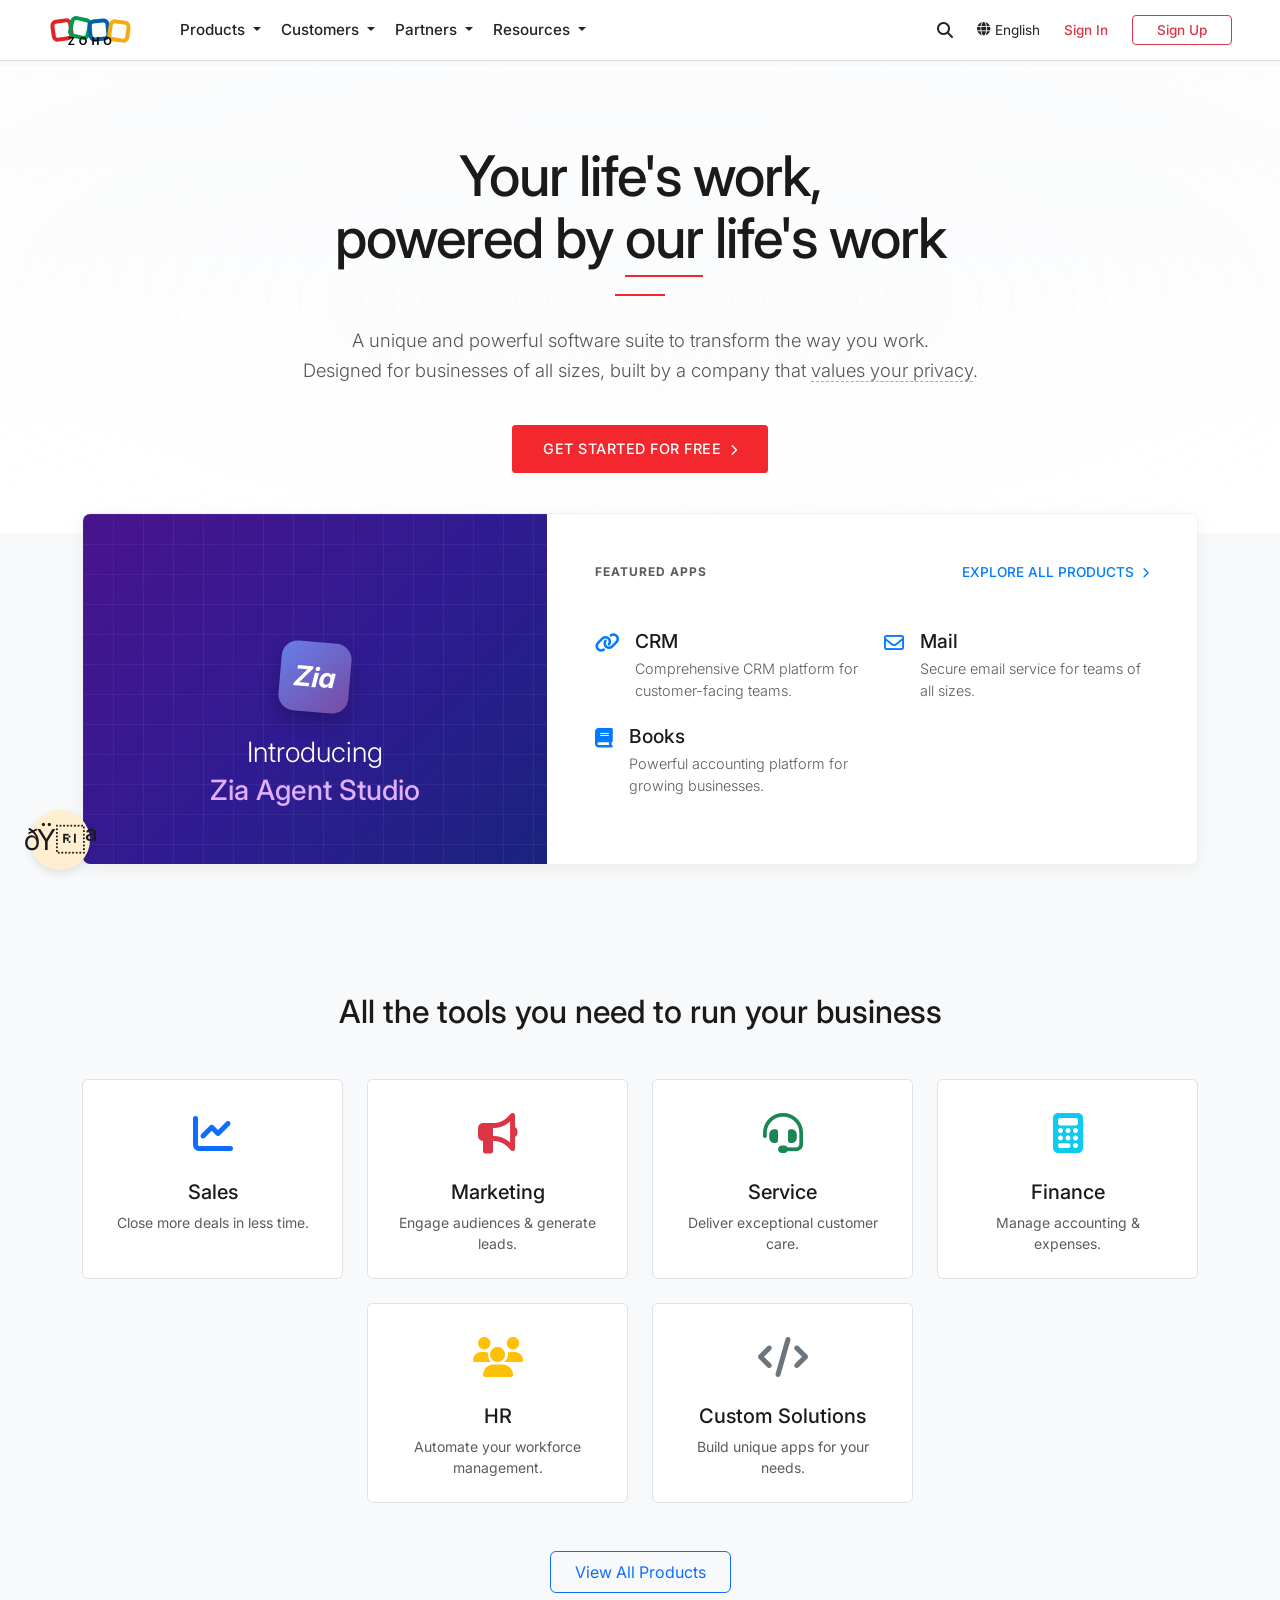
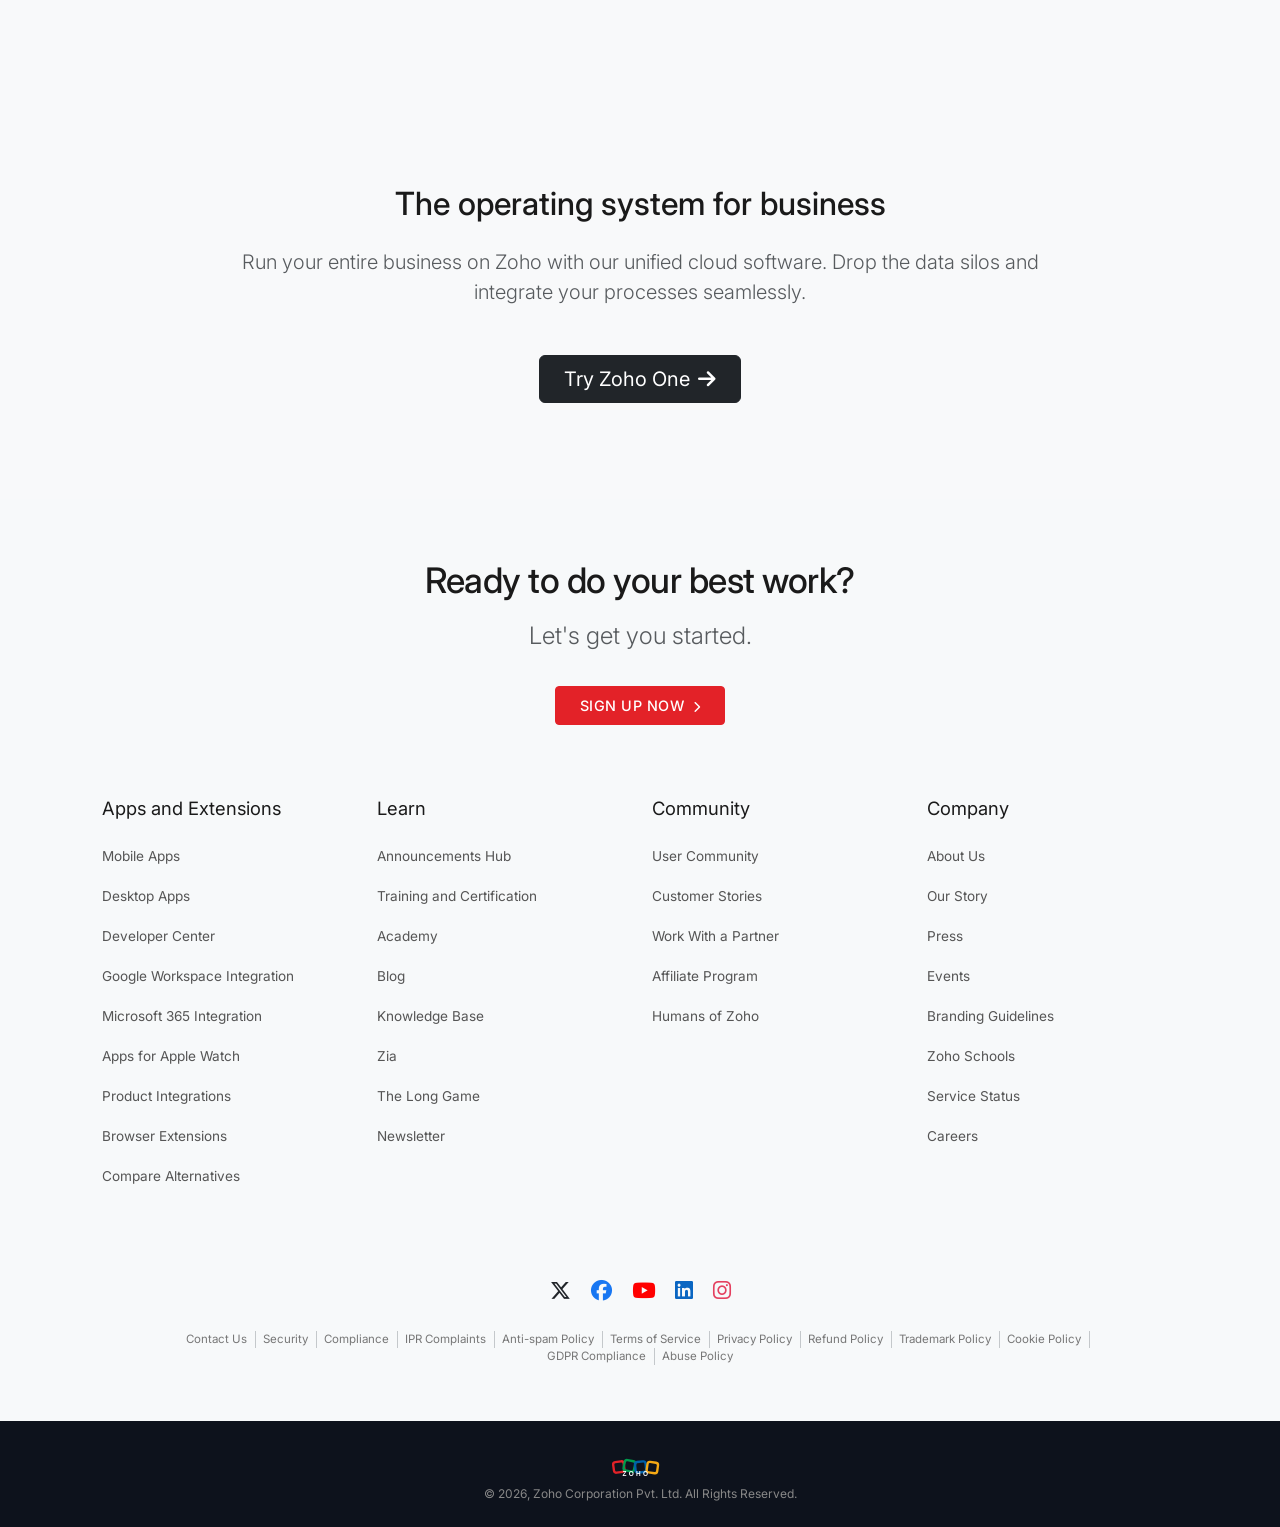
==== index.html @ e50b88e1 "Initial commit" ====
﻿<!doctype html>
<html lang="en">
  <head>
    <meta charset="UTF-8" />
    <meta name="viewport" content="width=device-width, initial-scale=1.0" />
    <title>Zoho - Cloud Software Suite</title>
    <!-- Bootstrap CSS -->
    <link
      href="https://cdn.jsdelivr.net/npm/bootstrap@5.3.0/dist/css/bootstrap.min.css"
      rel="stylesheet"
    />
    <!-- Google Fonts -->
    <link
      href="https://fonts.googleapis.com/css2?family=Inter:wght@300;400;500;600;700&display=swap"
      rel="stylesheet"
    />
    <!-- Custom CSS -->
    <link rel="stylesheet" href="src/style.css" />
    <!-- Font Awesome -->
    <link
      rel="stylesheet"
      href="https://cdnjs.cloudflare.com/ajax/libs/font-awesome/6.4.0/css/all.min.css"
    />
  </head>
  <body>
    
    <nav class="navbar navbar-expand-lg bg-white border-bottom py-2 fixed-top">
  <div class="container-fluid px-4 px-lg-5">
    <a class="navbar-brand d-flex align-items-center me-4" href="index.html">
      <svg
        width="100"
        height="34"
        viewBox="0 0 100 34"
        xmlns="http://www.w3.org/2000/svg"
      >
        <g fill="none" stroke-width="4" stroke-linejoin="round">
          <!-- Red Box -->
          <rect
            x="5"
            y="8"
            width="18"
            height="18"
            rx="4"
            stroke="#e32228"
            transform="rotate(-8 14 17)"
          />
          <!-- Green Box -->
          <rect
            x="23"
            y="6"
            width="18"
            height="18"
            rx="4"
            stroke="#009a4d"
            transform="rotate(12 32 15)"
          />
          <!-- Blue Box -->
          <rect
            x="42"
            y="8"
            width="18"
            height="18"
            rx="4"
            stroke="#0060a8"
            transform="rotate(-6 51 17)"
          />
          <!-- Yellow Box -->
          <rect
            x="62"
            y="9"
            width="18"
            height="18"
            rx="4"
            stroke="#f6a914"
            transform="rotate(8 71 18)"
          />
        </g>
        <text
          x="44"
          y="32"
          font-family="Arial, sans-serif"
          font-weight="900"
          font-size="11"
          fill="#000"
          text-anchor="middle"
          letter-spacing="4"
        >
          ZOHO
        </text>
      </svg>
    </a>

    <button
      class="navbar-toggler border-0"
      type="button"
      data-bs-toggle="collapse"
      data-bs-target="#mainNav"
    >
      <span class="navbar-toggler-icon"></span>
    </button>

    <div class="collapse navbar-collapse" id="mainNav">
      <ul class="navbar-nav me-auto mb-2 mb-lg-0 gap-1">
        <li class="nav-item dropdown position-static">
          <a
            class="nav-link text-dark nav-hover-red dropdown-toggle"
            href="products.html"
            id="productsDropdown"
            role="button"
            data-bs-toggle="dropdown"
            aria-expanded="false"
          >
            Products
          </a>
          <div
            class="dropdown-menu w-100 border-0 shadow-lg p-0 m-0 rounded-0"
            aria-labelledby="productsDropdown"
            style="
              background-color: #f7f9fa;
              top: 100%;
              border-top: 1px solid #e0e0e0 !important;
              max-height: calc(100vh - 66px);
              overflow-y: auto;
            "
          >
            <!-- Sub Navbar -->
            <div
              class="products-sub-navbar border-bottom bg-white d-flex align-items-center justify-content-between px-4 px-lg-5 py-2"
            >
              <ul class="list-inline mb-0 d-flex align-items-center gap-4">
                <li class="list-inline-item">
                  <a
                    href="#"
                    class="text-decoration-none text-primary fw-medium"
                    style="
                      font-size: 0.95rem;
                      border-bottom: 2px solid #0d6efd;
                      padding-bottom: 8px;
                    "
                    >Apps</a
                  >
                </li>
                <li class="list-inline-item">
                  <a
                    href="#"
                    class="text-decoration-none text-muted nav-hover-red"
                    style="font-size: 0.95rem"
                    >Suites</a
                  >
                </li>
                <li class="list-inline-item">
                  <a
                    href="#"
                    class="text-decoration-none text-muted nav-hover-red"
                    style="font-size: 0.95rem"
                    >Zoho One</a
                  >
                </li>
                <li class="list-inline-item">
                  <a
                    href="#"
                    class="text-decoration-none text-muted nav-hover-red"
                    style="font-size: 0.95rem"
                    >Marketplace</a
                  >
                </li>
                <li class="list-inline-item border-start ps-4">
                  <a
                    href="#"
                    class="text-decoration-none text-primary fw-medium text-uppercase d-flex align-items-center gap-1"
                    style="font-size: 0.75rem; letter-spacing: 0.5px"
                    >Explore All Products
                    <i
                      class="fa-solid fa-chevron-right"
                      style="font-size: 0.8em"
                    ></i
                  ></a>
                </li>
              </ul>
              <button class="btn btn-link text-muted ms-auto me-2">
                <i class="fa-solid fa-xmark fs-5"></i>
              </button>
            </div>

            <div class="container-fluid px-4 px-lg-5 py-4">
              <div class="row">
                <!-- Left Sidebar -->
                <div class="col-12 col-md-3 col-lg-2 sidebar-menu">
                  <div class="mb-3 position-relative">
                    <i
                      class="fa-solid fa-magnifying-glass position-absolute text-muted"
                      style="left: 12px; top: 12px; font-size: 0.9rem"
                    ></i>
                    <input
                      type="text"
                      class="form-control ps-5 rounded-1"
                      placeholder="I'm looking for..."
                      style="font-size: 0.9rem; border-color: #e0e0e0"
                    />
                  </div>
                  <ul class="list-unstyled product-categories mb-4">
                    <li
                      class="active d-flex justify-content-between align-items-center"
                    >
                      <a
                        href="#"
                        class="text-primary text-decoration-none d-block py-2"
                        >Recent Launches</a
                      >
                      <i
                        class="fa-solid fa-chevron-right text-primary"
                        style="font-size: 0.7em"
                      ></i>
                    </li>
                    <li>
                      <a
                        href="#"
                        class="text-dark text-decoration-none d-block py-2"
                        >Sales</a
                      >
                    </li>
                    <li>
                      <a
                        href="#"
                        class="text-dark text-decoration-none d-block py-2"
                        >Marketing</a
                      >
                    </li>
                    <li>
                      <a
                        href="#"
                        class="text-dark text-decoration-none d-block py-2"
                        >Commerce</a
                      >
                    </li>
                    <li>
                      <a
                        href="#"
                        class="text-dark text-decoration-none d-block py-2"
                        >Service</a
                      >
                    </li>
                    <li>
                      <a
                        href="#"
                        class="text-dark text-decoration-none d-block py-2"
                        >Finance</a
                      >
                    </li>
                    <li>
                      <a
                        href="#"
                        class="text-dark text-decoration-none d-block py-2"
                        >Email, Storage, and Collaboration</a
                      >
                    </li>
                    <li>
                      <a
                        href="#"
                        class="text-dark text-decoration-none d-block py-2"
                        >Human Resources</a
                      >
                    </li>
                    <li>
                      <a
                        href="#"
                        class="text-dark text-decoration-none d-block py-2"
                        >Legal</a
                      >
                    </li>
                    <li>
                      <a
                        href="#"
                        class="text-dark text-decoration-none d-block py-2"
                        >Security and IT Management</a
                      >
                    </li>
                    <li>
                      <a
                        href="#"
                        class="text-dark text-decoration-none d-block py-2"
                        >BI and Analytics</a
                      >
                    </li>
                    <li>
                      <a
                        href="#"
                        class="text-dark text-decoration-none d-block py-2"
                        >Project Management</a
                      >
                    </li>
                  </ul>
                  <a
                    href="#"
                    class="btn btn-primary d-block rounded-0 py-2 fs-sm fw-medium d-flex align-items-center justify-content-center gap-2 mb-4"
                    style="background-color: #0060a8; border-color: #0060a8"
                    >EXPLORE ALL PRODUCTS
                    <i
                      class="fa-solid fa-chevron-right"
                      style="font-size: 0.8em"
                    ></i
                  ></a>
                </div>

                <!-- Main Content Area -->
                <div class="col-12 col-md-9 col-lg-10 ps-md-4">
                  <h3 class="fw-normal mb-4">Recent Launches</h3>
                  <div class="row g-3">
                    <!-- Card 1 -->
                    <div class="col-12 col-xl-4 col-md-6 mb-3">
                      <div
                        class="card h-100 product-card shadow-sm border-0 rounded-2 position-relative pt-2 pl-2 overflow-hidden"
                        style="background-color: #f8fbfc"
                      >
                        <div class="card-body d-flex flex-column p-4">
                          <div class="d-flex align-items-center mb-3">
                            <div class="me-2 text-primary">
                              <svg
                                width="24"
                                height="24"
                                viewBox="0 0 24 24"
                                fill="none"
                                stroke="currentColor"
                                stroke-width="2"
                              >
                                <path
                                  d="M10 20l4-16m4 4l4 4-4 4M6 16l-4-4 4-4"
                                />
                              </svg>
                            </div>
                            <h5 class="card-title fw-bold mb-0 text-dark">
                              <span
                                style="
                                  font-size: 0.6rem;
                                  display: block;
                                  font-weight: normal;
                                  margin-bottom: -3px;
                                  letter-spacing: 0.5px;
                                "
                                >ZOHO</span
                              >Vertical Studio
                            </h5>
                          </div>
                          <p
                            class="card-text text-muted mb-4 flex-grow-1"
                            style="font-size: 0.85rem; line-height: 1.5"
                          >
                            Build secure, scalable, and multi-tenant apps for
                            any industry.
                          </p>
                          <a
                            href="#"
                            class="text-decoration-none text-primary fs-sm mt-auto d-flex align-items-center gap-1"
                            >TRY NOW
                            <i
                              class="fa-solid fa-chevron-right"
                              style="font-size: 0.7em"
                            ></i
                          ></a>
                        </div>
                      </div>
                    </div>
                    <!-- Card 2 -->
                    <div class="col-12 col-xl-4 col-md-6 mb-3">
                      <div
                        class="card h-100 product-card shadow-sm border-0 rounded-2 position-relative overflow-hidden"
                        style="background-color: #fdfafb"
                      >
                        <div class="card-body d-flex flex-column p-4">
                          <div class="d-flex align-items-center mb-3">
                            <div class="me-2 text-danger">
                              <svg
                                width="24"
                                height="24"
                                viewBox="0 0 24 24"
                                fill="none"
                                stroke="currentColor"
                                stroke-width="2"
                              >
                                <path
                                  d="M21 16V8a2 2 0 0 0-1-1.73l-7-4a2 2 0 0 0-2 0l-7 4A2 2 0 0 0 3 8v8a2 2 0 0 0 1 1.73l7 4a2 2 0 0 0 2 0l7-4A2 2 0 0 0 21 16z"
                                ></path>
                                <polyline
                                  points="3.27 6.96 12 12.01 20.73 6.96"
                                ></polyline>
                                <line x1="12" y1="22.08" x2="12" y2="12"></line>
                              </svg>
                            </div>
                            <h5 class="card-title fw-bold mb-0 text-dark">
                              <span
                                style="
                                  font-size: 0.6rem;
                                  display: block;
                                  font-weight: normal;
                                  margin-bottom: -3px;
                                  letter-spacing: 0.5px;
                                "
                                >ZOHO</span
                              >Procurement
                            </h5>
                          </div>
                          <p
                            class="card-text text-muted mb-4 flex-grow-1"
                            style="font-size: 0.85rem; line-height: 1.5"
                          >
                            Complete source-to-pay platform to transform your
                            procurement into a growth engine.
                          </p>
                          <a
                            href="#"
                            class="text-decoration-none text-primary fs-sm mt-auto d-flex align-items-center gap-1"
                            >TRY NOW
                            <i
                              class="fa-solid fa-chevron-right"
                              style="font-size: 0.7em"
                            ></i
                          ></a>
                        </div>
                      </div>
                    </div>
                    <!-- Card 3 -->
                    <div class="col-12 col-xl-4 col-md-6 mb-3">
                      <div
                        class="card h-100 product-card shadow-sm border-0 rounded-2 position-relative overflow-hidden"
                        style="background-color: #f7fcfa"
                      >
                        <div class="card-body d-flex flex-column p-4">
                          <div class="d-flex align-items-center mb-3">
                            <div class="me-2 text-success">
                              <svg
                                width="28"
                                height="28"
                                viewBox="0 0 24 24"
                                fill="none"
                                stroke="currentColor"
                                stroke-width="2.5"
                              >
                                <path
                                  d="M10 13a5 5 0 0 0 7.54.54l3-3a5 5 0 0 0-7.07-7.07l-1.72 1.71"
                                ></path>
                                <path
                                  d="M14 11a5 5 0 0 0-7.54-.54l-3 3a5 5 0 0 0 7.07 7.07l1.71-1.71"
                                ></path>
                              </svg>
                            </div>
                            <h5 class="card-title fw-bold mb-0 text-dark">
                              <span
                                style="
                                  font-size: 0.6rem;
                                  display: block;
                                  font-weight: normal;
                                  margin-bottom: -3px;
                                  letter-spacing: 0.5px;
                                "
                                >ZOHO</span
                              >Domains
                            </h5>
                          </div>
                          <p
                            class="card-text text-muted mb-4 flex-grow-1"
                            style="font-size: 0.85rem; line-height: 1.5"
                          >
                            Easy domain registration, transfer, and secured DNS
                            management.
                          </p>
                          <a
                            href="#"
                            class="text-decoration-none text-primary fs-sm mt-auto d-flex align-items-center gap-1"
                            >TRY NOW
                            <i
                              class="fa-solid fa-chevron-right"
                              style="font-size: 0.7em"
                            ></i
                          ></a>
                        </div>
                      </div>
                    </div>
                  </div>
                </div>
              </div>
            </div>
          </div>
        </li>
        <li class="nav-item dropdown">
          <a
            class="nav-link text-dark nav-hover-red dropdown-toggle"
            href="customers.html"
            id="customersDropdown"
            role="button"
            data-bs-toggle="dropdown"
            aria-expanded="false"
          >
            Customers
          </a>
          <ul
            class="dropdown-menu border-0 shadow-sm mt-0"
            aria-labelledby="customersDropdown"
          >
            <li>
              <a class="dropdown-item nav-hover-red" href="#"
                >Customer Stories</a
              >
            </li>
            <li><a class="dropdown-item nav-hover-red" href="#">Reviews</a></li>
            <li>
              <a class="dropdown-item nav-hover-red" href="#">Case Studies</a>
            </li>
          </ul>
        </li>
        <li class="nav-item dropdown">
          <a
            class="nav-link text-dark nav-hover-red dropdown-toggle"
            href="partners.html"
            id="partnersDropdown"
            role="button"
            data-bs-toggle="dropdown"
            aria-expanded="false"
          >
            Partners
          </a>
          <ul
            class="dropdown-menu border-0 shadow-sm mt-0"
            aria-labelledby="partnersDropdown"
          >
            <li>
              <a class="dropdown-item nav-hover-red" href="#"
                >Consulting Partners</a
              >
            </li>
            <li>
              <a class="dropdown-item nav-hover-red" href="#"
                >Technology Partners</a
              >
            </li>
            <li>
              <a class="dropdown-item nav-hover-red" href="#">Affiliates</a>
            </li>
          </ul>
        </li>
        <li class="nav-item dropdown">
          <a
            class="nav-link text-dark nav-hover-red dropdown-toggle"
            href="resources.html"
            id="resourcesDropdown"
            role="button"
            data-bs-toggle="dropdown"
            aria-expanded="false"
          >
            Resources
          </a>
          <ul
            class="dropdown-menu border-0 shadow-sm mt-0"
            aria-labelledby="resourcesDropdown"
          >
            <li><a class="dropdown-item nav-hover-red" href="#">Blog</a></li>
            <li>
              <a class="dropdown-item nav-hover-red" href="#">Help Center</a>
            </li>
            <li>
              <a class="dropdown-item nav-hover-red" href="#">Community</a>
            </li>
            <li><a class="dropdown-item nav-hover-red" href="#">Academy</a></li>
          </ul>
        </li>
      </ul>

      <div class="d-flex align-items-center gap-4">
        <a href="#" class="text-dark nav-hover-red"
          ><i class="fa-solid fa-magnifying-glass"></i
        ></a>
        <a
          href="#"
          class="text-dark nav-hover-red text-decoration-none d-none d-md-flex align-items-center gap-1 fs-sm"
        >
          <i class="fa-solid fa-globe"></i> English
        </a>
        <a
          href="#"
          class="text-danger nav-hover-red text-decoration-none fw-medium fs-sm d-none d-md-block"
          >Sign In</a
        >
        <a
          href="signup.html"
          class="btn btn-outline-danger fw-medium px-4 py-1 rounded-1 fs-sm"
          >Sign Up</a
        >
      </div>
    </div>
  </div>
</nav>


    <main id="main-content">
      <!-- Hero Section -->
      <section class="hero-section text-center position-relative">
        <div class="container position-relative z-1">
          <h1 class="hero-title">
            Your life's work,<br />powered by
            <span class="highlight">our</span> life's work
          </h1>
          <div class="hero-divider mx-auto"></div>
          <p class="hero-subtitle mx-auto">
            A unique and powerful software suite to transform the way you
            work.<br />
            Designed for businesses of all sizes, built by a company that
            <a href="#" class="privacy-link">values your privacy</a>.
          </p>
          <a href="#" class="btn btn-primary btn-get-started"
            >GET STARTED FOR FREE
            <i
              class="fa-solid fa-chevron-right ms-1"
              style="font-size: 0.8em"
            ></i
          ></a>
        </div>
      </section>

      <!-- Featured Apps Section -->
      <section class="featured-section container">
        <div class="featured-card">
          <div class="row g-0">
            <!-- Left: Zia Studio -->
            <div
              class="col-lg-5 zia-studio d-flex flex-column justify-content-end align-items-center text-center p-5"
            >
              <div class="zia-icon mb-4">
                <span class="fst-italic text-white fw-bold fs-3">Zia</span>
              </div>
              <h3 class="text-white fw-light mb-1">Introducing</h3>
              <h3 class="zia-text fw-medium">Zia Agent Studio</h3>
            </div>
            <!-- Right: Features -->
            <div class="col-lg-7 p-sm-4 p-md-5 bg-white right-features">
              <div
                class="d-flex justify-content-between align-items-center mb-5"
              >
                <h6
                  class="text-muted text-uppercase tracking-wide fw-bold m-0"
                  style="font-size: 0.75rem; letter-spacing: 1px"
                >
                  Featured Apps
                </h6>
                <a
                  href="products.html"
                  class="explore-link text-decoration-none fw-medium"
                  style="font-size: 0.85rem"
                  >EXPLORE ALL PRODUCTS
                  <i
                    class="fa-solid fa-chevron-right ms-1"
                    style="font-size: 0.8em"
                  ></i
                ></a>
              </div>
              <div class="row g-4">
                <!-- App 1 -->
                <div class="col-md-6 app-item d-flex align-items-start">
                  <div class="app-icon me-3">
                    <i class="fa-solid fa-link fa-lg"></i>
                  </div>
                  <div>
                    <h5 class="app-title">CRM</h5>
                    <p class="app-desc text-muted mb-0">
                      Comprehensive CRM platform for customer-facing teams.
                    </p>
                  </div>
                </div>
                <!-- App 2 -->
                <div class="col-md-6 app-item d-flex align-items-start">
                  <div class="app-icon me-3" style="color: #007bff">
                    <i class="fa-regular fa-envelope fa-lg"></i>
                  </div>
                  <div>
                    <h5 class="app-title">Mail</h5>
                    <p class="app-desc text-muted mb-0">
                      Secure email service for teams of all sizes.
                    </p>
                  </div>
                </div>
                <!-- App 3 -->
                <div class="col-md-6 app-item d-flex align-items-start mt-md-4">
                  <div class="app-icon me-3" style="color: #007bff">
                    <i class="fa-solid fa-book fa-lg"></i>
                  </div>
                  <div>
                    <h5 class="app-title">Books</h5>
                    <p class="app-desc text-muted mb-0">
                      Powerful accounting platform for growing businesses.
                    </p>
                  </div>
                </div>
              </div>
            </div>
          </div>
        </div>
      </section>

      <!-- Apps Grid Section -->
      <section class="products-grid-section container mb-5 py-5">
        <div class="text-center mb-5">
          <h2 class="fw-medium mb-3">
            All the tools you need to run your business
          </h2>
        </div>
        <div class="row g-4 justify-content-center">
          <div class="col-6 col-md-4 col-lg-3">
            <div
              class="product-box text-center p-4 h-100 rounded border bg-white"
            >
              <div class="mb-3 fs-1 text-primary">
                <i class="fa-solid fa-chart-line"></i>
              </div>
              <h5 class="fw-medium">Sales</h5>
              <p class="text-muted small mb-0">
                Close more deals in less time.
              </p>
            </div>
          </div>

          <div class="col-6 col-md-4 col-lg-3">
            <div
              class="product-box text-center p-4 h-100 rounded border bg-white"
            >
              <div class="mb-3 fs-1 text-danger">
                <i class="fa-solid fa-bullhorn"></i>
              </div>
              <h5 class="fw-medium">Marketing</h5>
              <p class="text-muted small mb-0">
                Engage audiences & generate leads.
              </p>
            </div>
          </div>

          <div class="col-6 col-md-4 col-lg-3">
            <div
              class="product-box text-center p-4 h-100 rounded border bg-white"
            >
              <div class="mb-3 fs-1 text-success">
                <i class="fa-solid fa-headset"></i>
              </div>
              <h5 class="fw-medium">Service</h5>
              <p class="text-muted small mb-0">
                Deliver exceptional customer care.
              </p>
            </div>
          </div>

          <div class="col-6 col-md-4 col-lg-3">
            <div
              class="product-box text-center p-4 h-100 rounded border bg-white"
            >
              <div class="mb-3 fs-1 text-info">
                <i class="fa-solid fa-calculator"></i>
              </div>
              <h5 class="fw-medium">Finance</h5>
              <p class="text-muted small mb-0">Manage accounting & expenses.</p>
            </div>
          </div>

          <div class="col-6 col-md-4 col-lg-3">
            <div
              class="product-box text-center p-4 h-100 rounded border bg-white"
            >
              <div class="mb-3 fs-1 text-warning">
                <i class="fa-solid fa-users"></i>
              </div>
              <h5 class="fw-medium">HR</h5>
              <p class="text-muted small mb-0">
                Automate your workforce management.
              </p>
            </div>
          </div>

          <div class="col-6 col-md-4 col-lg-3">
            <div
              class="product-box text-center p-4 h-100 rounded border bg-white"
            >
              <div class="mb-3 fs-1 text-secondary">
                <i class="fa-solid fa-code"></i>
              </div>
              <h5 class="fw-medium">Custom Solutions</h5>
              <p class="text-muted small mb-0">
                Build unique apps for your needs.
              </p>
            </div>
          </div>
        </div>
        <div class="text-center mt-5">
          <a href="products.html" class="btn btn-outline-primary px-4 py-2"
            >View All Products</a
          >
        </div>
      </section>

      <!-- OS / Zoho One Section -->
      <section class="zoho-one-section bg-light py-5">
        <div class="container py-5 text-center">
          <h2 class="fw-medium mb-4">The operating system for business</h2>
          <p class="lead text-muted mx-auto mb-5" style="max-width: 800px">
            Run your entire business on Zoho with our unified cloud software.
            Drop the data silos and integrate your processes seamlessly.
          </p>
          <div class="d-flex justify-content-center">
            <button
              class="btn btn-dark px-4 py-2 fs-5 d-flex align-items-center gap-2"
            >
              Try Zoho One <i class="fa-solid fa-arrow-right"></i>
            </button>
          </div>
        </div>
      </section>

      <section
        class="footer-wrapper"
        style="background-color: #f7f9fa; padding-top: 60px"
      >
        <div class="container text-center mb-5">
          <h2
            class="fw-medium mb-3"
            style="font-size: 2.2rem; letter-spacing: -0.5px; color: #1a1a1a"
          >
            Ready to do your best work?
          </h2>
          <p class="fs-4 text-muted mb-4 pb-2" style="font-weight: 300">
            Let's get you started.
          </p>
          <a
            href="signup.html"
            class="btn btn-danger px-4 py-2 text-uppercase fw-medium rounded-1"
            style="
              background-color: #e32228;
              border-color: #e32228;
              font-size: 0.9rem;
              letter-spacing: 0.5px;
            "
            >Sign Up Now
            <i
              class="fa-solid fa-chevron-right ms-1"
              style="font-size: 0.8em"
            ></i
          ></a>
        </div>

        <div class="container" style="max-width: 1100px">
          <div class="row pt-4 pb-5 justify-content-center">
            <div class="col-6 col-md-3 mb-4">
              <h5
                class="fw-normal mb-4"
                style="color: #1a1a1a; font-size: 1.15rem"
              >
                Apps and Extensions
              </h5>
              <ul class="list-unstyled footer-list">
                <li class="mb-3">
                  <a
                    href="#"
                    class="text-decoration-none"
                    style="color: #555; font-size: 0.85rem"
                    >Mobile Apps</a
                  >
                </li>
                <li class="mb-3">
                  <a
                    href="#"
                    class="text-decoration-none"
                    style="color: #555; font-size: 0.85rem"
                    >Desktop Apps</a
                  >
                </li>
                <li class="mb-3">
                  <a
                    href="#"
                    class="text-decoration-none"
                    style="color: #555; font-size: 0.85rem"
                    >Developer Center</a
                  >
                </li>
                <li class="mb-3">
                  <a
                    href="#"
                    class="text-decoration-none"
                    style="color: #555; font-size: 0.85rem"
                    >Google Workspace Integration</a
                  >
                </li>
                <li class="mb-3">
                  <a
                    href="#"
                    class="text-decoration-none"
                    style="color: #555; font-size: 0.85rem"
                    >Microsoft 365 Integration</a
                  >
                </li>
                <li class="mb-3">
                  <a
                    href="#"
                    class="text-decoration-none"
                    style="color: #555; font-size: 0.85rem"
                    >Apps for Apple Watch</a
                  >
                </li>
                <li class="mb-3">
                  <a
                    href="#"
                    class="text-decoration-none"
                    style="color: #555; font-size: 0.85rem"
                    >Product Integrations</a
                  >
                </li>
                <li class="mb-3">
                  <a
                    href="#"
                    class="text-decoration-none"
                    style="color: #555; font-size: 0.85rem"
                    >Browser Extensions</a
                  >
                </li>
                <li class="mb-3">
                  <a
                    href="#"
                    class="text-decoration-none"
                    style="color: #555; font-size: 0.85rem"
                    >Compare Alternatives</a
                  >
                </li>
              </ul>
            </div>
            <div class="col-6 col-md-3 mb-4">
              <h5
                class="fw-normal mb-4"
                style="color: #1a1a1a; font-size: 1.15rem"
              >
                Learn
              </h5>
              <ul class="list-unstyled footer-list">
                <li class="mb-3">
                  <a
                    href="#"
                    class="text-decoration-none"
                    style="color: #555; font-size: 0.85rem"
                    >Announcements Hub</a
                  >
                </li>
                <li class="mb-3">
                  <a
                    href="#"
                    class="text-decoration-none"
                    style="color: #555; font-size: 0.85rem"
                    >Training and Certification</a
                  >
                </li>
                <li class="mb-3">
                  <a
                    href="#"
                    class="text-decoration-none"
                    style="color: #555; font-size: 0.85rem"
                    >Academy</a
                  >
                </li>
                <li class="mb-3">
                  <a
                    href="#"
                    class="text-decoration-none"
                    style="color: #555; font-size: 0.85rem"
                    >Blog</a
                  >
                </li>
                <li class="mb-3">
                  <a
                    href="#"
                    class="text-decoration-none"
                    style="color: #555; font-size: 0.85rem"
                    >Knowledge Base</a
                  >
                </li>
                <li class="mb-3">
                  <a
                    href="#"
                    class="text-decoration-none"
                    style="color: #555; font-size: 0.85rem"
                    >Zia</a
                  >
                </li>
                <li class="mb-3">
                  <a
                    href="#"
                    class="text-decoration-none"
                    style="color: #555; font-size: 0.85rem"
                    >The Long Game</a
                  >
                </li>
                <li class="mb-3">
                  <a
                    href="#"
                    class="text-decoration-none"
                    style="color: #555; font-size: 0.85rem"
                    >Newsletter</a
                  >
                </li>
              </ul>
            </div>
            <div class="col-6 col-md-3 mb-4">
              <h5
                class="fw-normal mb-4"
                style="color: #1a1a1a; font-size: 1.15rem"
              >
                Community
              </h5>
              <ul class="list-unstyled footer-list">
                <li class="mb-3">
                  <a
                    href="#"
                    class="text-decoration-none"
                    style="color: #555; font-size: 0.85rem"
                    >User Community</a
                  >
                </li>
                <li class="mb-3">
                  <a
                    href="#"
                    class="text-decoration-none"
                    style="color: #555; font-size: 0.85rem"
                    >Customer Stories</a
                  >
                </li>
                <li class="mb-3">
                  <a
                    href="#"
                    class="text-decoration-none"
                    style="color: #555; font-size: 0.85rem"
                    >Work With a Partner</a
                  >
                </li>
                <li class="mb-3">
                  <a
                    href="#"
                    class="text-decoration-none"
                    style="color: #555; font-size: 0.85rem"
                    >Affiliate Program</a
                  >
                </li>
                <li class="mb-3">
                  <a
                    href="#"
                    class="text-decoration-none"
                    style="color: #555; font-size: 0.85rem"
                    >Humans of Zoho</a
                  >
                </li>
              </ul>
            </div>
            <div class="col-6 col-md-3 mb-4">
              <h5
                class="fw-normal mb-4"
                style="color: #1a1a1a; font-size: 1.15rem"
              >
                Company
              </h5>
              <ul class="list-unstyled footer-list">
                <li class="mb-3">
                  <a
                    href="#"
                    class="text-decoration-none"
                    style="color: #555; font-size: 0.85rem"
                    >About Us</a
                  >
                </li>
                <li class="mb-3">
                  <a
                    href="#"
                    class="text-decoration-none"
                    style="color: #555; font-size: 0.85rem"
                    >Our Story</a
                  >
                </li>
                <li class="mb-3">
                  <a
                    href="#"
                    class="text-decoration-none"
                    style="color: #555; font-size: 0.85rem"
                    >Press</a
                  >
                </li>
                <li class="mb-3">
                  <a
                    href="#"
                    class="text-decoration-none"
                    style="color: #555; font-size: 0.85rem"
                    >Events</a
                  >
                </li>
                <li class="mb-3">
                  <a
                    href="#"
                    class="text-decoration-none"
                    style="color: #555; font-size: 0.85rem"
                    >Branding Guidelines</a
                  >
                </li>
                <li class="mb-3">
                  <a
                    href="#"
                    class="text-decoration-none"
                    style="color: #555; font-size: 0.85rem"
                    >Zoho Schools</a
                  >
                </li>
                <li class="mb-3">
                  <a
                    href="#"
                    class="text-decoration-none"
                    style="color: #555; font-size: 0.85rem"
                    >Service Status</a
                  >
                </li>
                <li class="mb-3">
                  <a
                    href="#"
                    class="text-decoration-none"
                    style="color: #555; font-size: 0.85rem"
                    >Careers</a
                  >
                </li>
              </ul>
            </div>
          </div>
        </div>

        <div class="text-center pb-5">
          <div class="social-icons mb-4">
            <a href="#" class="text-dark mx-2" style="font-size: 1.3rem"
              ><i class="fa-brands fa-x-twitter"></i
            ></a>
            <a href="#" class="mx-2" style="color: #1877f2; font-size: 1.3rem"
              ><i class="fa-brands fa-facebook"></i
            ></a>
            <a href="#" class="mx-2" style="color: #ff0000; font-size: 1.3rem"
              ><i class="fa-brands fa-youtube"></i
            ></a>
            <a href="#" class="mx-2" style="color: #0a66c2; font-size: 1.3rem"
              ><i class="fa-brands fa-linkedin"></i
            ></a>
            <a href="#" class="mx-2" style="color: #e4405f; font-size: 1.3rem"
              ><i class="fa-brands fa-instagram"></i
            ></a>
          </div>

          <div
            class="bottom-links mb-2 mx-auto"
            style="max-width: 1000px; font-size: 0.72rem"
          >
            <ul class="list-inline mb-0">
              <li
                class="list-inline-item border-end border-secondary-subtle pe-2 me-1"
              >
                <a href="#" class="text-decoration-none" style="color: #777"
                  >Contact Us</a
                >
              </li>
              <li
                class="list-inline-item border-end border-secondary-subtle pe-2 me-1"
              >
                <a href="#" class="text-decoration-none" style="color: #777"
                  >Security</a
                >
              </li>
              <li
                class="list-inline-item border-end border-secondary-subtle pe-2 me-1"
              >
                <a href="#" class="text-decoration-none" style="color: #777"
                  >Compliance</a
                >
              </li>
              <li
                class="list-inline-item border-end border-secondary-subtle pe-2 me-1"
              >
                <a href="#" class="text-decoration-none" style="color: #777"
                  >IPR Complaints</a
                >
              </li>
              <li
                class="list-inline-item border-end border-secondary-subtle pe-2 me-1"
              >
                <a href="#" class="text-decoration-none" style="color: #777"
                  >Anti-spam Policy</a
                >
              </li>
              <li
                class="list-inline-item border-end border-secondary-subtle pe-2 me-1"
              >
                <a href="#" class="text-decoration-none" style="color: #777"
                  >Terms of Service</a
                >
              </li>
              <li
                class="list-inline-item border-end border-secondary-subtle pe-2 me-1"
              >
                <a href="#" class="text-decoration-none" style="color: #777"
                  >Privacy Policy</a
                >
              </li>
              <li
                class="list-inline-item border-end border-secondary-subtle pe-2 me-1"
              >
                <a href="#" class="text-decoration-none" style="color: #777"
                  >Refund Policy</a
                >
              </li>
              <li
                class="list-inline-item border-end border-secondary-subtle pe-2 me-1"
              >
                <a href="#" class="text-decoration-none" style="color: #777"
                  >Trademark Policy</a
                >
              </li>
              <li
                class="list-inline-item border-end border-secondary-subtle pe-2 me-1"
              >
                <a href="#" class="text-decoration-none" style="color: #777"
                  >Cookie Policy</a
                >
              </li>
              <li
                class="list-inline-item border-end border-secondary-subtle pe-2 me-1"
              >
                <a href="#" class="text-decoration-none" style="color: #777"
                  >GDPR Compliance</a
                >
              </li>
              <li class="list-inline-item">
                <a href="#" class="text-decoration-none" style="color: #777"
                  >Abuse Policy</a
                >
              </li>
            </ul>
          </div>
        </div>
      </section>

      <footer class="footer-bottom py-4" style="background-color: #0d121c">
        <div class="container text-center">
          <div class="d-inline-block mb-2 pt-2">
            <svg
              width="60"
              height="20"
              viewBox="0 0 100 34"
              xmlns="http://www.w3.org/2000/svg"
            >
              <g fill="none" stroke-width="4" stroke-linejoin="round">
                <rect
                  x="5"
                  y="8"
                  width="18"
                  height="18"
                  rx="4"
                  stroke="#e32228"
                  transform="rotate(-8 14 17)"
                />
                <rect
                  x="23"
                  y="6"
                  width="18"
                  height="18"
                  rx="4"
                  stroke="#009a4d"
                  transform="rotate(12 32 15)"
                />
                <rect
                  x="42"
                  y="8"
                  width="18"
                  height="18"
                  rx="4"
                  stroke="#0060a8"
                  transform="rotate(-6 51 17)"
                />
                <rect
                  x="62"
                  y="9"
                  width="18"
                  height="18"
                  stroke="#f6a914"
                  rx="4"
                  transform="rotate(8 71 18)"
                />
              </g>
              <text
                x="44"
                y="32"
                font-family="Arial, sans-serif"
                font-weight="900"
                font-size="11"
                fill="#fff"
                text-anchor="middle"
                letter-spacing="4"
              >
                ZOHO
              </text>
            </svg>
          </div>
          <p class="mb-0" style="color: #888; font-size: 0.75rem">
            &copy; 2026, Zoho Corporation Pvt. Ltd. All Rights Reserved.
          </p>
        </div>
      </footer>

      <!-- Cookie logo -->
      <div class="cookie-btn">ðŸª</div>
    </main>

    <!-- jQuery -->
    <script src="https://code.jquery.com/jquery-3.7.0.min.js"></script>
    <!-- Bootstrap JS Bundle -->
    <script src="https://cdn.jsdelivr.net/npm/bootstrap@5.3.0/dist/js/bootstrap.bundle.min.js"></script>
    <!-- Custom JS -->
    <script src="src/main.js"></script>
  </body>
</html>
---- src/style.css ----
body {
  font-family: "Inter", sans-serif;
  color: #1a1a1a;
  padding-top: 66px; /* for fixed navbar */
  background-color: #f8f9fa;
}

/* Typography Overrides */
.fs-sm {
  font-size: 0.85rem;
}

.nav-hover-red:hover {
  color: #e7302a !important;
}

/* Custom Nav */
.navbar {
  box-shadow: 0 1px 3px rgba(0, 0, 0, 0.02);
}

.nav-link {
  font-size: 0.95rem;
  font-weight: 500;
}

/* Dropdown hover support for desktop */
@media (min-width: 992px) {
  .dropdown:hover .dropdown-menu {
    display: block;
    margin-top: 0;
  }
}

.dropdown-menu {
  border-radius: 4px;
  padding: 0.5rem 0;
}

.dropdown-item {
  font-size: 0.95rem;
  padding: 0.5rem 1.5rem;
}

.dropdown-item:active {
  background-color: #f8f9fa;
  color: #e7302a;
}

/* Hero Section */
.hero-section {
  padding: 80px 20px 60px;
  background: linear-gradient(to bottom, #f9fafc, #ffffff);
  overflow: hidden;
}

/* Adding a pseudo-element for background waves/patterns */
.hero-section::before {
  content: "";
  position: absolute;
  top: -50%;
  left: -50%;
  width: 200%;
  height: 200%;
  background:
    radial-gradient(ellipse at center, transparent 0%, #ffffff 70%),
    repeating-radial-gradient(
      ellipse at center,
      rgba(0, 0, 0, 0.02) 0px,
      transparent 1px,
      transparent 30px,
      rgba(0, 0, 0, 0.02) 31px
    );
  z-index: 0;
  pointer-events: none;
}

.hero-title {
  font-size: 3.5rem;
  font-weight: 500;
  line-height: 1.1;
  color: #1a1a1a;
  margin-bottom: 25px;
  letter-spacing: -1px;
}

.hero-title .highlight {
  position: relative;
  display: inline-block;
}
.hero-title .highlight::after {
  content: "";
  position: absolute;
  bottom: -8px;
  left: 0;
  width: 100%;
  height: 2px;
  background-color: #f3272e;
}

.hero-divider {
  width: 50px;
  height: 2px;
  background-color: #f3272e;
  margin-bottom: 30px;
}

.hero-subtitle {
  font-size: 1.15rem;
  font-weight: 300;
  color: #555;
  max-width: 750px;
  margin-bottom: 40px;
  line-height: 1.6;
}

.privacy-link {
  color: #555;
  text-decoration: none;
  border-bottom: 1px dashed #aaa;
}
.privacy-link:hover {
  color: #1a1a1a;
  border-bottom-color: #1a1a1a;
}

.btn-get-started {
  background-color: #f3272e;
  border-color: #f3272e;
  font-weight: 500;
  font-size: 0.9rem;
  padding: 12px 30px;
  border-radius: 3px;
  letter-spacing: 0.5px;
}
.btn-get-started:hover {
  background-color: #d11a21;
  border-color: #d11a21;
}

/* Featured Section */
.featured-section {
  margin-top: -20px;
  margin-bottom: 80px;
  position: relative;
  z-index: 2;
}

.featured-card {
  background: #fff;
  border-radius: 8px;
  box-shadow: 0 4px 20px rgba(0, 0, 0, 0.05);
  overflow: hidden;
  border: 1px solid #f0f0f0;
}

.zia-studio {
  background: linear-gradient(135deg, #4a148c, #311b92, #1a237e);
  position: relative;
  overflow: hidden;
  min-height: 350px;
}

/* Grid pattern in background */
.zia-studio::before {
  content: "";
  position: absolute;
  top: 0;
  left: 0;
  right: 0;
  bottom: 0;
  background-image:
    linear-gradient(rgba(255, 255, 255, 0.1) 1px, transparent 1px),
    linear-gradient(90deg, rgba(255, 255, 255, 0.1) 1px, transparent 1px);
  background-size: 30px 30px;
  opacity: 0.5;
}

.zia-icon {
  width: 70px;
  height: 70px;
  background: linear-gradient(135deg, #667eea, #764ba2);
  border-radius: 16px;
  display: flex;
  align-items: center;
  justify-content: center;
  box-shadow: 0 10px 20px rgba(0, 0, 0, 0.2);
  transform: rotate(5deg);
  position: relative;
  z-index: 1;
}

.zia-text {
  color: #e0b0ff;
}

.explore-link {
  color: #007bff;
}
.explore-link:hover {
  color: #0056b3;
}

.app-item {
  cursor: pointer;
  transition: transform 0.2s;
}
.app-item:hover .app-title {
  color: #007bff;
}
.app-icon {
  color: #007bff;
  width: 24px;
  text-align: center;
}
.app-title {
  font-size: 1.2rem;
  font-weight: 500;
  margin-bottom: 5px;
  transition: color 0.2s;
}
.app-desc {
  font-size: 0.9rem;
  font-weight: 300;
}

/* Cookie Button */
.cookie-btn {
  position: fixed;
  bottom: 30px;
  left: 30px;
  width: 60px;
  height: 60px;
  background-color: #ffeed0;
  border-radius: 50%;
  display: flex;
  align-items: center;
  justify-content: center;
  font-size: 1.8rem;
  box-shadow: 0 4px 10px rgba(0, 0, 0, 0.1);
  z-index: 1000;
  cursor: pointer;
}

/* Responsive Overrides */
@media (max-width: 768px) {
  .hero-title {
    font-size: 2.5rem;
  }
}

/* Product Box */
.product-box {
  transition: all 0.3s ease;
  cursor: pointer;
}
.product-box:hover {
  transform: translateY(-5px);
  box-shadow: 0 10px 20px rgba(0, 0, 0, 0.08);
  border-color: transparent !important;
}

/* Footer links */
.footer-link {
  transition: color 0.2s;
}
.footer-link:hover {
  color: #fff !important;
}
.hover-white {
  transition: color 0.2s;
}
.hover-white:hover {
  color: #fff !important;
}

/* Products Page Sidebar & Cards */
.products-sub-navbar {
  height: 50px;
}
.sidebar-menu .form-control:focus {
  box-shadow: none;
  border-color: #0d6efd;
}
.product-categories li a {
  font-size: 0.9rem;
  transition: all 0.2s;
}
.product-categories li:not(.active) a:hover {
  color: #0d6efd !important;
  background-color: #f0f4f8;
  border-radius: 4px;
}
.product-categories li.active {
  background-color: #f0f8ff;
  border-radius: 4px;
  padding: 0 10px;
  margin: 0 -10px;
}
.product-card {
  transition: transform 0.2s, box-shadow 0.2s;
  cursor: pointer;
}
.product-card:hover {
  transform: translateY(-3px);
  box-shadow: 0 8px 15px rgba(0,0,0,0.05) !important;
}
.nav-hover-red:hover {
  color: #e32228 !important;
}
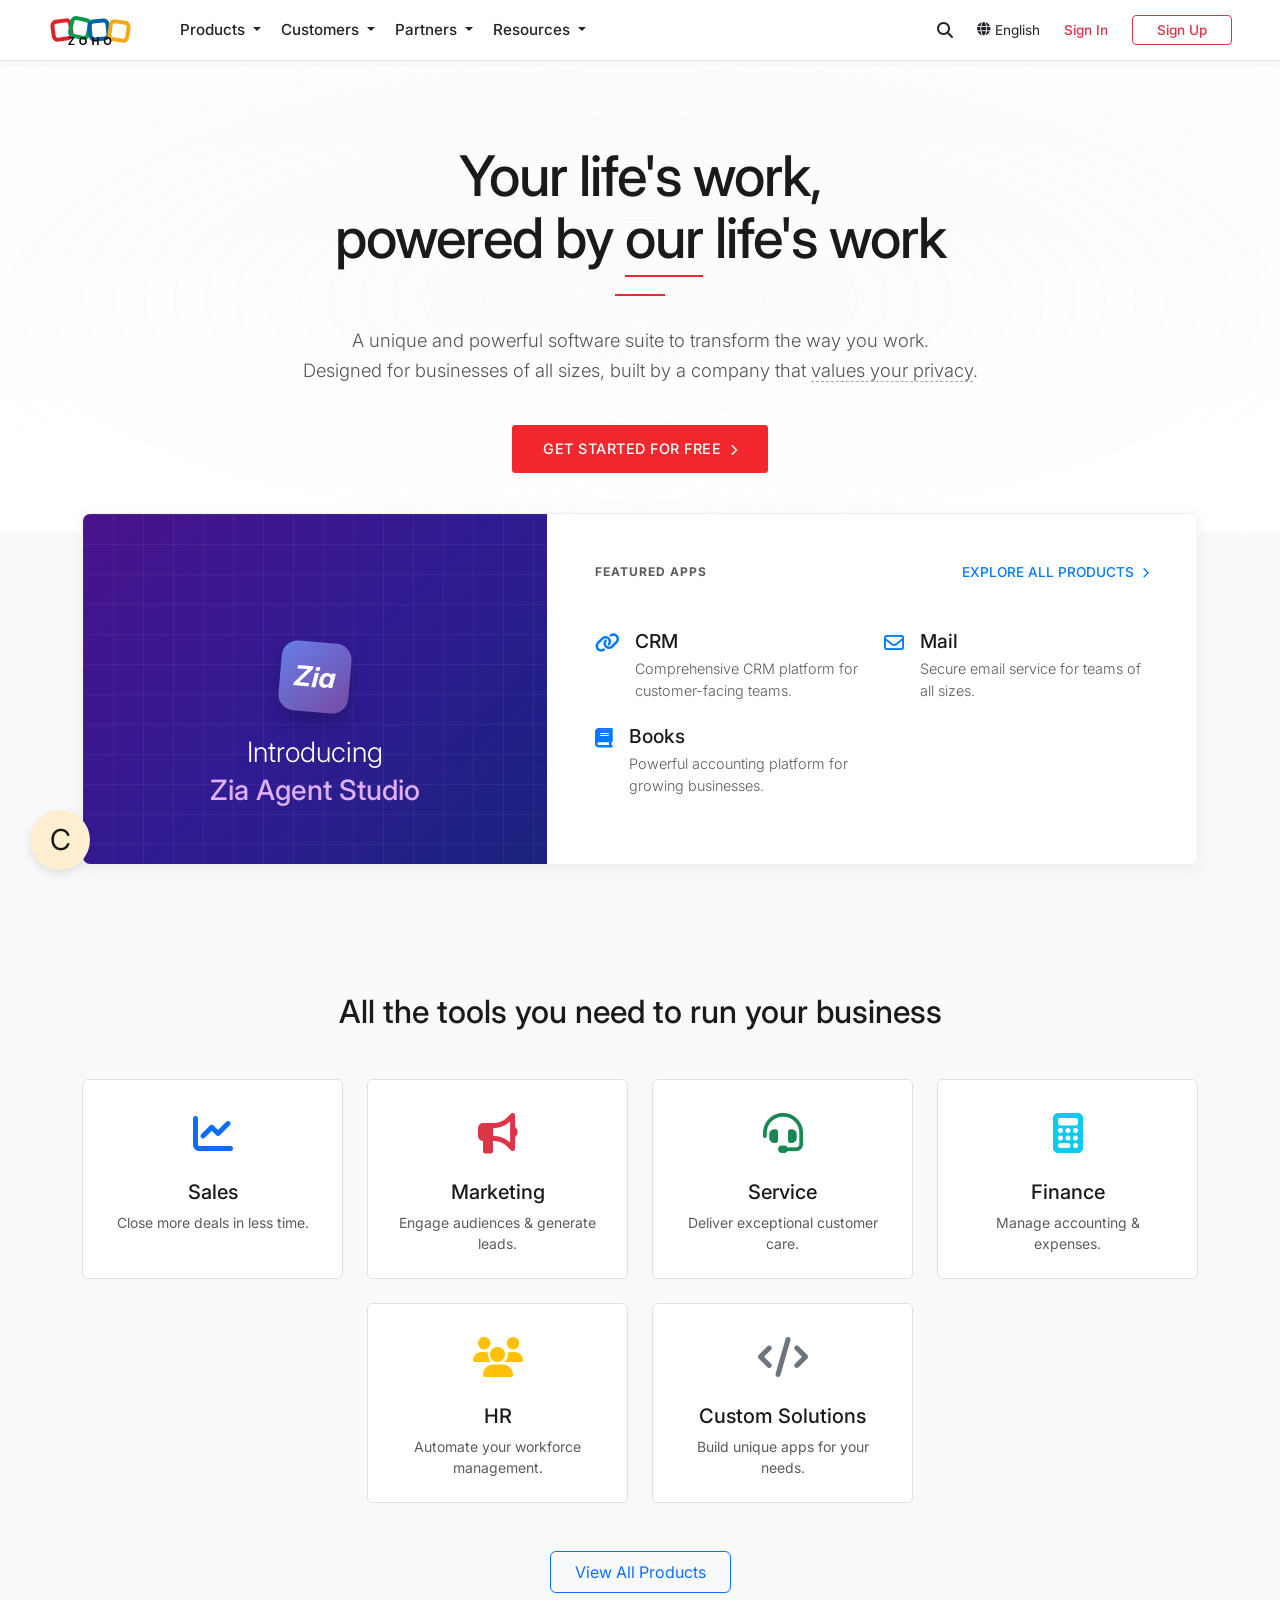
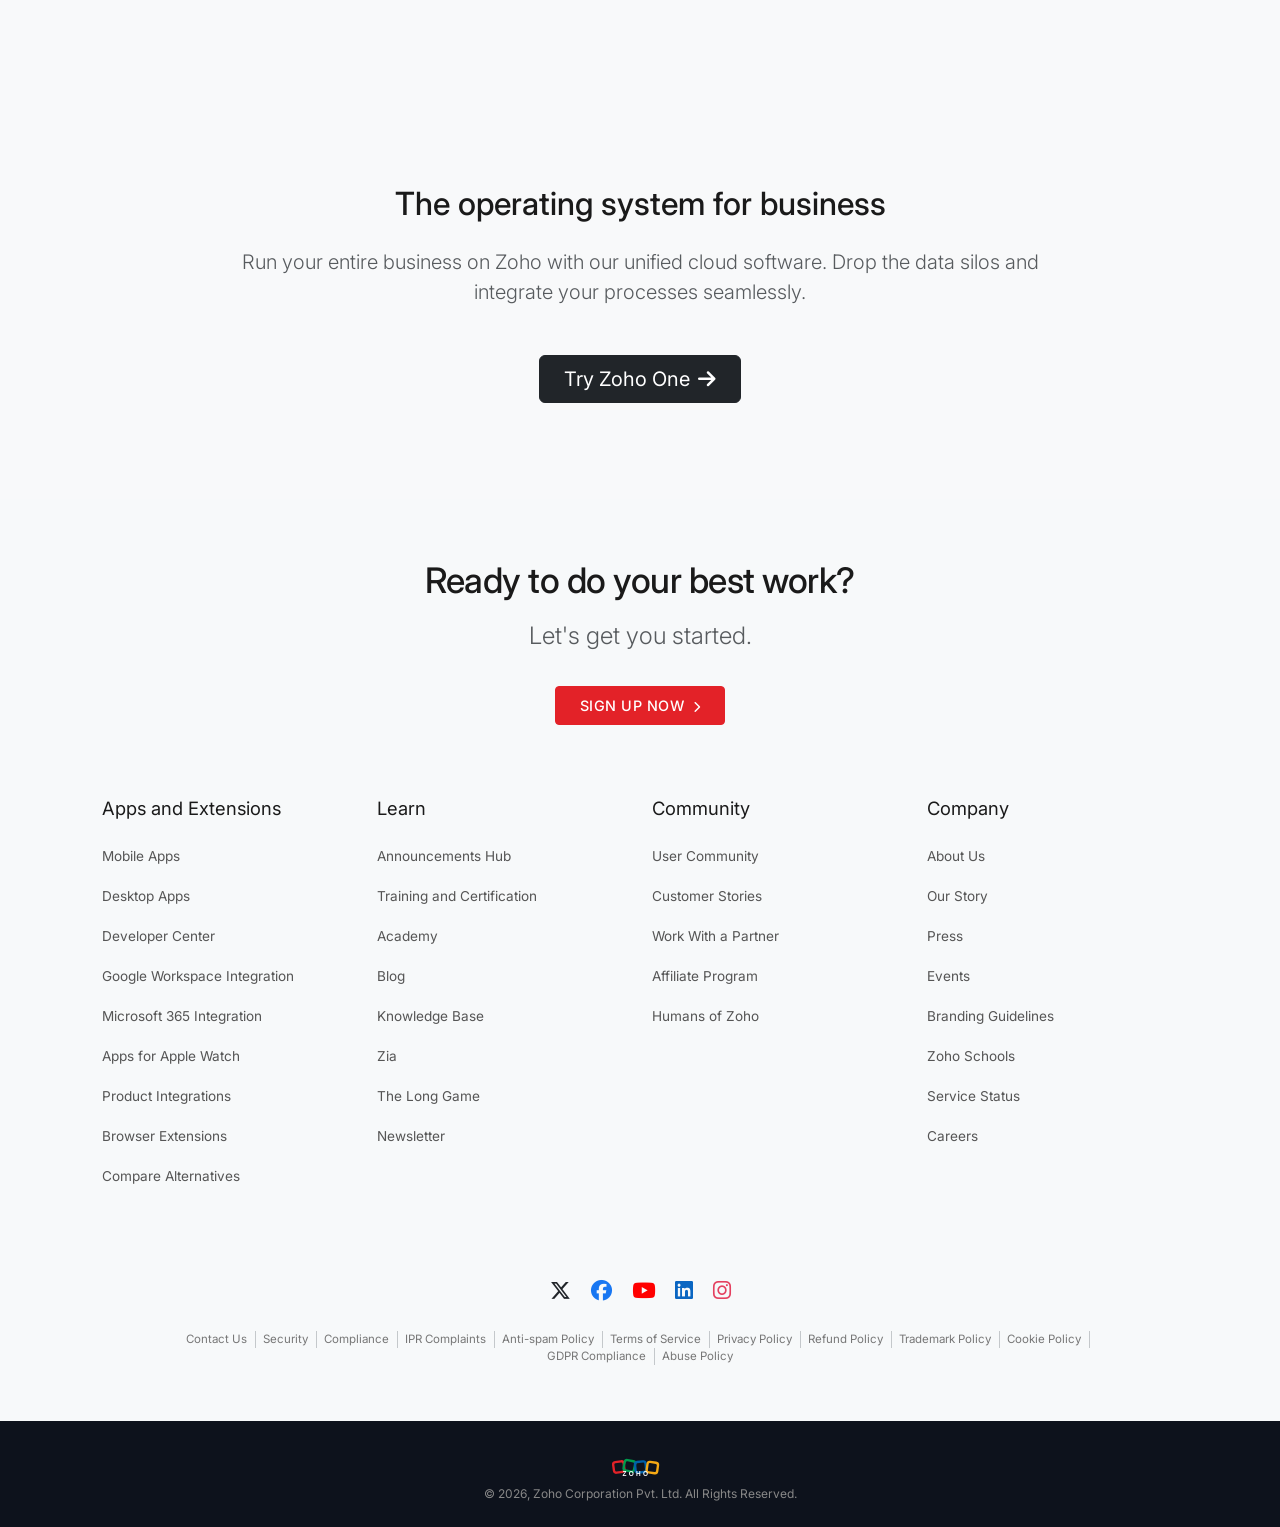
==== commit 3b248364: "Change cookie button text from emoji to 'C'" ====
--- a/index.html
+++ b/index.html
@@ -1304,7 +1304,7 @@
       </footer>
 
       <!-- Cookie logo -->
-      <div class="cookie-btn">ðŸª</div>
+      <div class="cookie-btn">C</div>
     </main>
 
     <!-- jQuery -->
